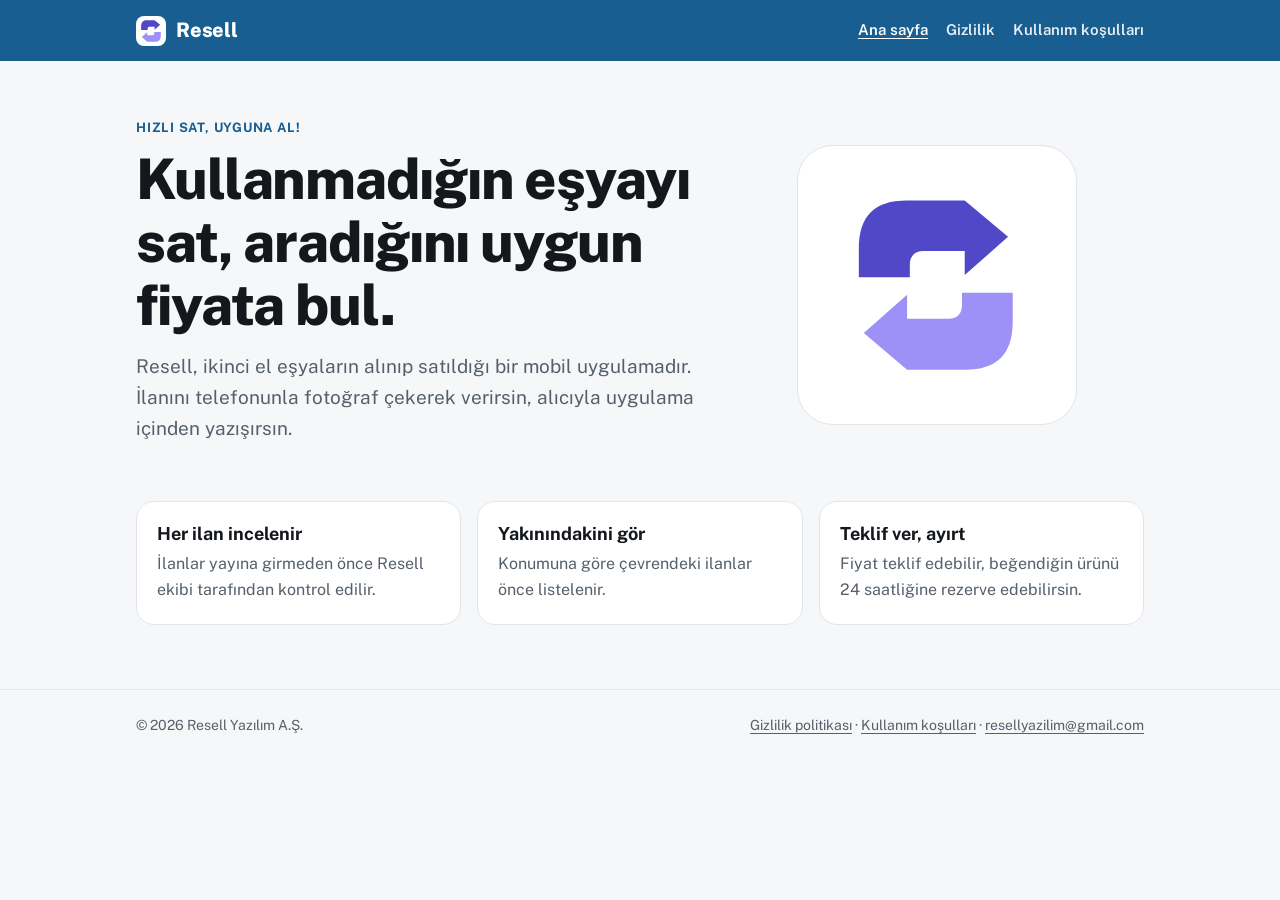
==== index.html @ 0d067604 "Resell yasal sayfalar" ====
<!doctype html>
<html lang="tr">
<head>
<meta charset="utf-8">
<meta name="viewport" content="width=device-width, initial-scale=1">
<title>Resell</title>
<meta name="description" content="Resell, ikinci el eşyaların alınıp satıldığı bir mobil uygulamadır.">
<link rel="icon" href="favicon.png">
<link rel="preconnect" href="https://fonts.googleapis.com">
<link rel="preconnect" href="https://fonts.gstatic.com" crossorigin>
<link href="https://fonts.googleapis.com/css2?family=Public+Sans:wght@400;600;700;800&display=swap" rel="stylesheet">
<link rel="stylesheet" href="style.css">
</head>
<body>
<a class="skip" href="#icerik">İçeriğe geç</a>
<header class="bar"><div class="in">
  <a class="brand" href="./"><svg viewBox="230 200 565 625" aria-hidden="true"><path fill="#5148C8" d="M232 484V380c0-120 58-175 173-175h211l157 132-157 139v-87H466c-29 0-49 16-49 48v47z"/><path fill="#9D90F7" d="M790 540v104c0 120-58 175-173 175H407L250 686l157-139v87h150c29 0 49-16 49-48v-46z"/></svg>Resell</a>
  <nav aria-label="Sayfalar"><a href="./" aria-current="page">Ana sayfa</a><a href="gizlilik.html">Gizlilik</a><a href="kullanim-kosullari.html">Kullanım koşulları</a></nav>
</div></header>

<main id="icerik">
  <section class="hero">
    <div>
      <p class="eyebrow">Hızlı Sat, Uyguna Al!</p>
      <h1>Kullanmadığın eşyayı sat, aradığını uygun fiyata bul.</h1>
      <p class="lede">Resell, ikinci el eşyaların alınıp satıldığı bir mobil uygulamadır. İlanını telefonunla fotoğraf çekerek verirsin, alıcıyla uygulama içinden yazışırsın.</p>
    </div>
    <div class="mark-big" aria-hidden="true"><svg viewBox="230 200 565 625"><path fill="#5148C8" d="M232 484V380c0-120 58-175 173-175h211l157 132-157 139v-87H466c-29 0-49 16-49 48v47z"/><path fill="#9D90F7" d="M790 540v104c0 120-58 175-173 175H407L250 686l157-139v87h150c29 0 49-16 49-48v-46z"/></svg></div>
  </section>

  <div class="cards">
    <article class="card"><h2>Her ilan incelenir</h2><p>İlanlar yayına girmeden önce Resell ekibi tarafından kontrol edilir.</p></article>
    <article class="card"><h2>Yakınındakini gör</h2><p>Konumuna göre çevrendeki ilanlar önce listelenir.</p></article>
    <article class="card"><h2>Teklif ver, ayırt</h2><p>Fiyat teklif edebilir, beğendiğin ürünü 24 saatliğine rezerve edebilirsin.</p></article>
  </div>
</main>

<footer><div class="in">
  <span>© 2026 Resell Yazılım A.Ş.</span>
  <span><a href="gizlilik.html">Gizlilik politikası</a> · <a href="kullanim-kosullari.html">Kullanım koşulları</a> · <a href="mailto:resellyazilim@gmail.com">resellyazilim@gmail.com</a></span>
</div></footer>
</body>
</html>
---- style.css ----
:root {
  --bg: #F6F7F9;
  --surface: #FFFFFF;
  --ink: #14181D;
  --muted: #55606B;
  --line: #E1E5EA;
  --brand: #185E91;
  --brand-ink: #185E91;
  --brand-soft: #E3EEF7;
  --mark-a: #5148C8;
  --mark-b: #9D90F7;
  --focus: #185E91;
  --font: "Public Sans", system-ui, -apple-system, "Segoe UI", sans-serif;
  color-scheme: light;
}
@media (prefers-color-scheme: dark) {
  :root:not([data-theme="light"]) {
    --bg: #0F1215; --surface: #171B20; --ink: #ECEFF2; --muted: #A4ADB7; --line: #2A3038;
    --brand-ink: #8EC1EA; --brand-soft: #1A2C3C; --focus: #8EC1EA; color-scheme: dark;
  }
}
:root[data-theme="dark"] {
  --bg: #0F1215; --surface: #171B20; --ink: #ECEFF2; --muted: #A4ADB7; --line: #2A3038;
  --brand-ink: #8EC1EA; --brand-soft: #1A2C3C; --focus: #8EC1EA; color-scheme: dark;
}

* { box-sizing: border-box; }
html { -webkit-text-size-adjust: 100%; }
body { margin: 0; background: var(--bg); color: var(--ink); font: 400 17px/1.65 var(--font); }
a { color: var(--brand-ink); text-underline-offset: 3px; }
a:focus-visible { outline: 2px solid var(--focus); outline-offset: 3px; border-radius: 4px; }
.skip { position: absolute; left: -999px; top: 8px; background: var(--surface); padding: 8px 12px; border-radius: 8px; }
.skip:focus { left: 16px; }

.bar { background: var(--brand); color: #fff; }
.bar .in { max-width: 1040px; margin: 0 auto; padding: 14px 16px; display: flex; align-items: center; justify-content: space-between; gap: 16px; flex-wrap: wrap; }
.brand { display: inline-flex; align-items: center; gap: 10px; color: #fff; text-decoration: none; font-weight: 800; font-size: 20px; letter-spacing: -.01em; }
.brand svg { width: 30px; height: 30px; background: #fff; border-radius: 8px; padding: 4px; }
.bar nav { display: flex; gap: 18px; flex-wrap: wrap; }
.bar nav a { color: #fff; text-decoration: none; font-size: 15px; font-weight: 600; opacity: .9; }
.bar nav a:hover, .bar nav a[aria-current="page"] { opacity: 1; text-decoration: underline; }
.bar a:focus-visible { outline-color: #fff; }

main { max-width: 1040px; margin: 0 auto; padding: 40px 16px 64px; }
.doc { max-width: 68ch; }
.eyebrow { font-size: 13px; font-weight: 700; letter-spacing: .06em; text-transform: uppercase; color: var(--brand-ink); margin: 0 0 10px; }
h1 { font-size: clamp(30px, 5vw, 44px); line-height: 1.12; letter-spacing: -.02em; margin: 0 0 14px; font-weight: 800; }
h2 { font-size: 21px; line-height: 1.3; margin: 36px 0 8px; font-weight: 700; }
p, li { color: var(--ink); }
.lede { font-size: 19px; color: var(--muted); margin: 0 0 8px; }
.meta { font-size: 14px; color: var(--muted); margin: 0 0 24px; }
ul { padding-left: 22px; }
li { margin: 4px 0; }
.note { background: var(--brand-soft); border-radius: 14px; padding: 16px 18px; margin: 24px 0; }
.note p { margin: 0; }

/* homepage */
.hero { display: grid; gap: 32px; grid-template-columns: 1fr; align-items: center; padding: 16px 0 24px; }
@media (min-width: 860px) { .hero { grid-template-columns: 1.15fr .85fr; } }
.hero h1 { font-size: clamp(34px, 6vw, 56px); }
.mark-big { justify-self: center; width: min(280px, 70vw); aspect-ratio: 1; background: var(--surface); border: 1px solid var(--line); border-radius: 36px; display: grid; place-items: center; }
.mark-big svg { width: 62%; height: 62%; }
.cards { display: grid; gap: 16px; grid-template-columns: repeat(auto-fit, minmax(240px, 1fr)); margin-top: 24px; }
.card { background: var(--surface); border: 1px solid var(--line); border-radius: 18px; padding: 20px; }
.card h2 { margin: 0 0 6px; font-size: 18px; }
.card p { margin: 0; color: var(--muted); font-size: 16px; }

footer { border-top: 1px solid var(--line); }
footer .in { max-width: 1040px; margin: 0 auto; padding: 24px 16px 40px; color: var(--muted); font-size: 14px; display: flex; flex-wrap: wrap; gap: 8px 24px; justify-content: space-between; }
footer a { color: var(--muted); }
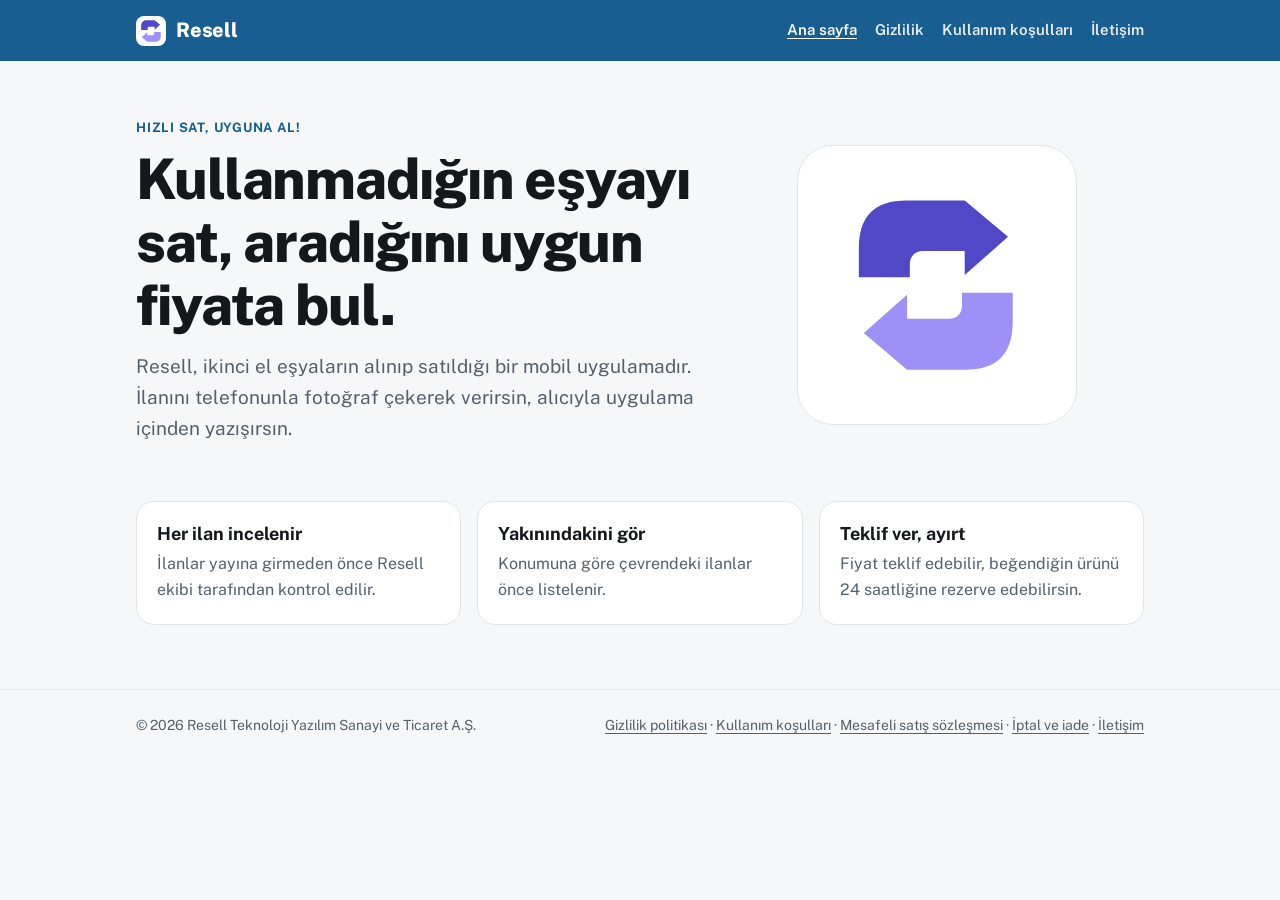
==== commit fc3ab233: "Mesafeli satis, iptal ve iade, iletisim sayfalari ve sirket unvani" ====
--- a/index.html
+++ b/index.html
@@ -15,7 +15,7 @@
 <a class="skip" href="#icerik">İçeriğe geç</a>
 <header class="bar"><div class="in">
   <a class="brand" href="./"><svg viewBox="230 200 565 625" aria-hidden="true"><path fill="#5148C8" d="M232 484V380c0-120 58-175 173-175h211l157 132-157 139v-87H466c-29 0-49 16-49 48v47z"/><path fill="#9D90F7" d="M790 540v104c0 120-58 175-173 175H407L250 686l157-139v87h150c29 0 49-16 49-48v-46z"/></svg>Resell</a>
-  <nav aria-label="Sayfalar"><a href="./" aria-current="page">Ana sayfa</a><a href="gizlilik.html">Gizlilik</a><a href="kullanim-kosullari.html">Kullanım koşulları</a></nav>
+  <nav aria-label="Sayfalar"><a href="./" aria-current="page">Ana sayfa</a><a href="gizlilik.html">Gizlilik</a><a href="kullanim-kosullari.html">Kullanım koşulları</a><a href="iletisim.html">İletişim</a></nav>
 </div></header>
 
 <main id="icerik">
@@ -36,8 +36,8 @@
 </main>
 
 <footer><div class="in">
-  <span>© 2026 Resell Yazılım A.Ş.</span>
-  <span><a href="gizlilik.html">Gizlilik politikası</a> · <a href="kullanim-kosullari.html">Kullanım koşulları</a> · <a href="mailto:resellyazilim@gmail.com">resellyazilim@gmail.com</a></span>
+  <span>© 2026 Resell Teknoloji Yazılım Sanayi ve Ticaret A.Ş.</span>
+  <span><a href="gizlilik.html">Gizlilik politikası</a> · <a href="kullanim-kosullari.html">Kullanım koşulları</a> · <a href="mesafeli-satis.html">Mesafeli satış sözleşmesi</a> · <a href="iptal-iade.html">İptal ve iade</a> · <a href="iletisim.html">İletişim</a></span>
 </div></footer>
 </body>
 </html>
